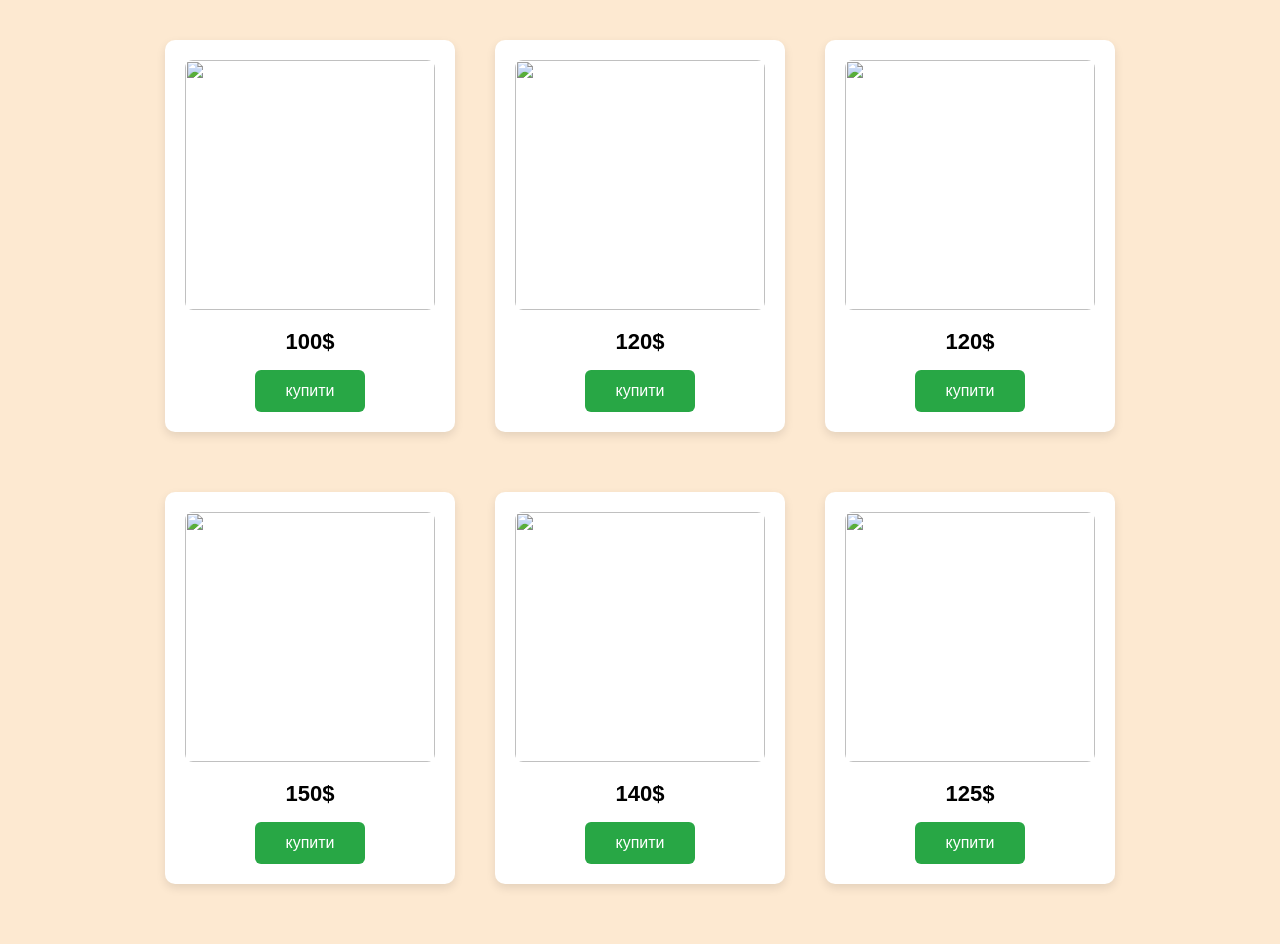
==== catalog.html @ ba2220cb "Add files via upload" ====
<!DOCTYPE html>
<html lang="en">
<head>
    <meta charset="UTF-8">
    <meta name="viewport" content="width=device-width, initial-scale=1.0">
<title>Catalog</title> <link rel="stylesheet" href="style.css">
</head>
<body class="shop-page">
    <header>

    </header>
    <main>
<div class="ff">
    <img src="images/зображення_viber_2026-11-14_17-54-09-108.jpg">
    <p>100$</p>
    <a href="" class="s">купити</a>
</div>
<div class="ff">
  <img src="images/зображення_viber_2026-11-14_17-54-08-723.jpg">  
  <p>120$</p>
  <a href="" class="s">купити</a>
</div>
<div class="ff"> 
    <img src="images/зображення_viber_2026-11-14_17-54-09-458.jpg">
    <p>120$</p>
    <a href="" class="s">купити</a>

</div>
<div class="ff">
    <img src="images/зображення_viber_2026-11-14_17-54-07-508.jpg">
    <p>150$</p>
    <a href="" class="s">купити</a>
</div>
<div class="ff"class="ff">
    <img src="images/зображення_viber_2026-11-14_17-54-07-903.webp">
    <p>140$</p>
    <a href="" class="s">купити</a>
</div> 
<div class="ff">
    <img src="images/зображення_viber_2026-11-14_17-54-09-788.jpg">
    <p>125$</p>
    <a href="" class="s">купити</a>
</div>
    </main>
    <footer>

    </footer>
</body>
</html>
---- style.css ----
/* =========================
   СПІЛЬНІ НАЛАШТУВАННЯ
========================= */

* {
    box-sizing: border-box;
}

body {
    margin: 0;
    background-color: rgb(253, 233, 209);
    font-family: Arial, sans-serif;
}

/* =========================
   ПЕРША СТОРІНКА - ОЦІНКА
========================= */

.rating-page {
    min-height: 100vh;
    position: relative;
}

.rating-page.b::before {
    content: "";
    position: absolute;
    inset: 0;
    background-image: url("images/зображення_viber_2026-11-14_17-54-07-123.jpg");
    background-size: cover;
    background-repeat: no-repeat;
    background-position: center;
    opacity: 0.5;
    z-index: -1;
}

.rating-page .a {
    display: flex;
    flex-direction: row;
    gap: 20px;
    align-items: center;
    justify-content: center;
}

.rating-page header {
    text-align: center;
    padding: 30px;
}

.rating-page .stars {
    display: flex;
    justify-content: center;
    gap: 15px;
}

.rating-page .stars span {
    font-size: 50px;
    color: gray;
    cursor: pointer;
}

.rating-page .stars span:hover {
    color: yellow;
}

.rating-page .stars span.active {
    color: yellow;
}

.rating-page button {
    padding: 20px 50px;
    background: greenyellow;
    font-size: 25px;
    border: 5px solid black;
    border-radius: 20px;
    cursor: pointer;

    display: block;
    margin: 50px auto;
}

.rating-page button:hover {
    background: yellow;
}

/* =========================
   ДРУГА СТОРІНКА - ТОВАРИ
========================= */

.shop-page main {
    display: flex;
    justify-content: center;
    align-items: center;
    flex-wrap: wrap;
    gap: 40px;
    padding: 40px 20px;
}

.shop-page main div {
    background-color: white;
    padding: 20px;
    border-radius: 10px;
    text-align: center;
    box-shadow: 0 4px 10px rgba(0, 0, 0, 0.1);
    width: 290px;
    min-height: 380px;
    margin-bottom: 20px;
}

.shop-page img {
    width: 250px;
    height: 250px;
    object-fit: cover;
    border-radius: 8px;
}

.shop-page p {
    font-size: 22px;
    margin: 15px 0;
    font-weight: bold;
}

.shop-page .s {
    background-color: #28a745;
    color: white;
    border: none;
    padding: 12px 30px;
    border-radius: 6px;
    font-size: 16px;
    cursor: pointer;
    display: inline-block;
    text-decoration: none;
}

.shop-page .s:hover {
    background-color: #218838;
}

/* =========================
   АДАПТАЦІЯ ДЛЯ ТЕЛЕФОНІВ
========================= */

@media (max-width: 600px) {
    .rating-page .stars span {
        font-size: 40px;
    }

    .shop-page main {
        flex-direction: column;
    }
}
.mak {
    display: inline-block;
    margin: 10px;
    padding: 10px 20px;
    background-color: #ffffff;
    color: rgb(0, 0, 0);
    text-decoration: none;
    border-radius: 5px;
   
}
.main-page {
    
   
    align-items: center;
    justify-content: center;
    text-align: center;
}
.main-page header {
   padding-top: 20px;
   
   width: 100%;
   z-index: -1;
   text-align: center;
}
.tysm{
    color: rgb(0, 0, 0);
    font-size: 36px;
}
form{
    display: flex;
    flex-direction: column;
    align-items: center;
    justify-content: center;
    
}
input {
    padding: 10px;
    margin-bottom: 10px;
    border: 1px solid #ccc;
    border-radius: 4px;
    width: 40%;
    padding-bottom: 20px;
}
form button {
   
    font-size: 25px;
    background-color: #28a745;
    color: white;
    border: none;
    border-radius: 4px;
    cursor: pointer;
    padding: 20px 50px;
}
@media screen and (min-width: 1025px) {

    .rating-page .stars span {
        font-size: 50px;
    }

    .shop-page main {
        flex-direction: row;
        gap: 40px;
    }

    .shop-page main div {
        width: 290px;
    }

    .shop-page img {
        width: 250px;
        height: 250px;
    }

    .tysm {
        font-size: 36px;
    }

    input {
        width: 40%;
    }

}
@media screen and (min-width: 601px) and (max-width: 1024px) {

    .rating-page .stars span {
        font-size: 42px;
    }

    .rating-page .a {
        flex-wrap: wrap;
        gap: 15px;
    }

    .rating-page button {
        font-size: 21px;
        padding: 15px 35px;
    }

    .shop-page main {
        flex-direction: row;
        flex-wrap: wrap;
        gap: 20px;
        padding: 25px 15px;
    }

    .shop-page main div {
        width: 260px;
        min-height: 350px;
    }

    .shop-page img {
        width: 220px;
        height: 220px;
    }

    .shop-page p {
        font-size: 19px;
    }

    .tysm {
        font-size: 30px;
    }

    input {
        width: 65%;
    }

    form button {
        font-size: 21px;
        padding: 16px 35px;
    }

}
@media screen and (max-width: 600px) {

    .rating-page .stars {
        gap: 8px;
    }

    .rating-page .stars span {
        font-size: 35px;
    }

    .rating-page .a {
        flex-direction: column;
        gap: 10px;
    }

    .rating-page header {
        padding: 15px;
    }

    .rating-page button {
        font-size: 18px;
        padding: 12px 25px;
        margin: 25px auto;
    }

    .shop-page main {
        flex-direction: column;
        align-items: center;
        gap: 15px;
        padding: 20px 10px;
    }

    .shop-page main div {
        width: 90%;
        max-width: 320px;
        min-height: 300px;
    }

    .shop-page img {
        width: 100%;
        max-width: 250px;
        height: 200px;
    }

    .shop-page p {
        font-size: 18px;
    }

    .shop-page .s {
        font-size: 15px;
        padding: 10px 20px;
    }

    .mak {
        margin: 5px;
        padding: 8px 12px;
    }

    .tysm {
        font-size: 25px;
    }

    form {
        width: 100%;
        padding: 10px;
    }

    input {
        width: 90%;
    }

    form button {
        font-size: 18px;
        padding: 14px 30px;
    }

}
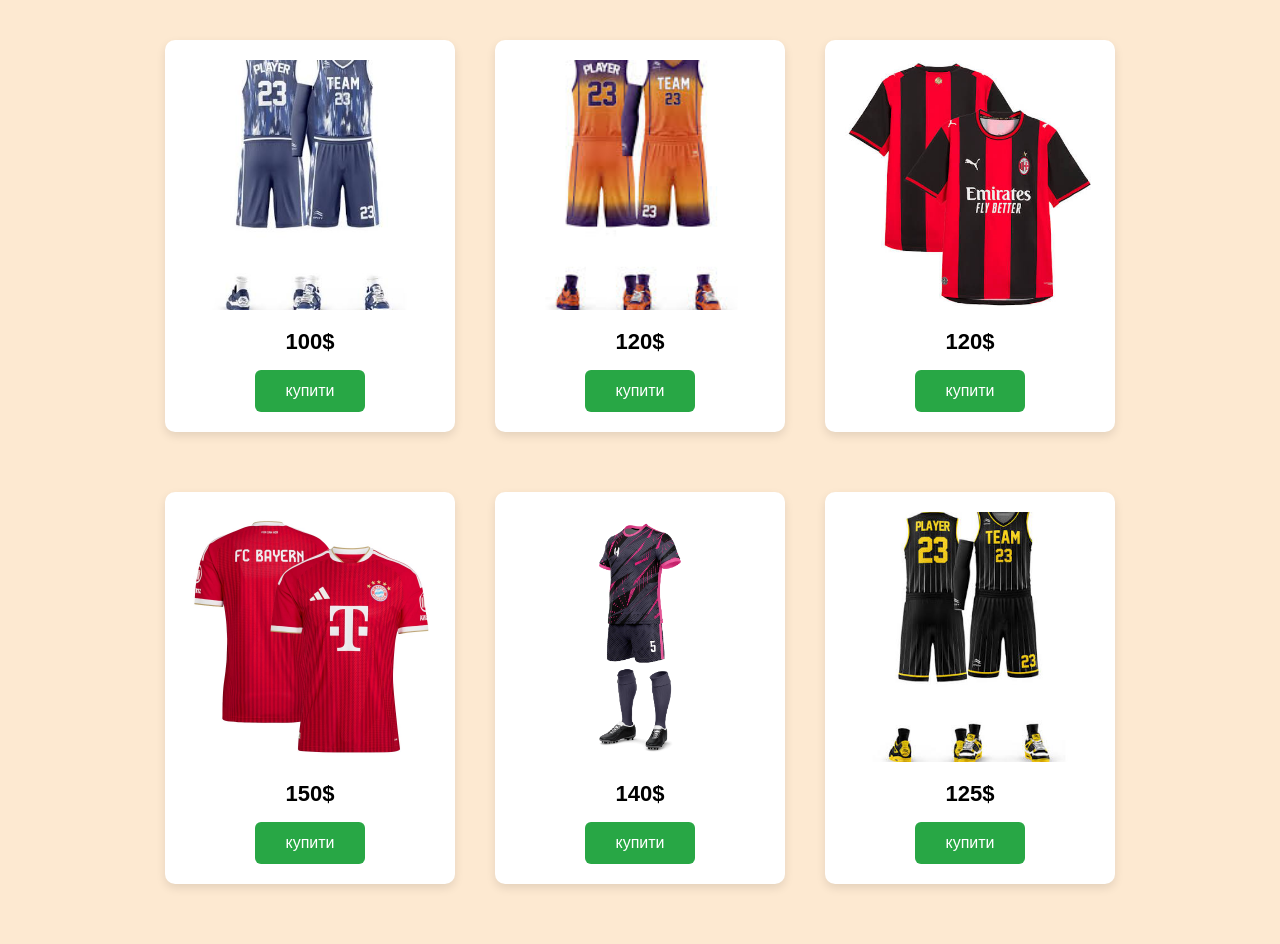
==== commit 8a23a261: "Fix catalog image paths" ====
--- a/catalog.html
+++ b/catalog.html
@@ -1,49 +1,49 @@
-<!DOCTYPE html>
-<html lang="en">
-<head>
-    <meta charset="UTF-8">
-    <meta name="viewport" content="width=device-width, initial-scale=1.0">
-<title>Catalog</title> <link rel="stylesheet" href="style.css">
-</head>
-<body class="shop-page">
-    <header>
-
-    </header>
-    <main>
-<div class="ff">
-    <img src="images/зображення_viber_2026-11-14_17-54-09-108.jpg">
-    <p>100$</p>
-    <a href="" class="s">купити</a>
-</div>
-<div class="ff">
-  <img src="images/зображення_viber_2026-11-14_17-54-08-723.jpg">  
-  <p>120$</p>
-  <a href="" class="s">купити</a>
-</div>
-<div class="ff"> 
-    <img src="images/зображення_viber_2026-11-14_17-54-09-458.jpg">
-    <p>120$</p>
-    <a href="" class="s">купити</a>
-
-</div>
-<div class="ff">
-    <img src="images/зображення_viber_2026-11-14_17-54-07-508.jpg">
-    <p>150$</p>
-    <a href="" class="s">купити</a>
-</div>
-<div class="ff"class="ff">
-    <img src="images/зображення_viber_2026-11-14_17-54-07-903.webp">
-    <p>140$</p>
-    <a href="" class="s">купити</a>
-</div> 
-<div class="ff">
-    <img src="images/зображення_viber_2026-11-14_17-54-09-788.jpg">
-    <p>125$</p>
-    <a href="" class="s">купити</a>
-</div>
-    </main>
-    <footer>
-
-    </footer>
-</body>
-</html>+<!DOCTYPE html>
+<html lang="uk">
+<head>
+    <meta charset="UTF-8">
+    <meta name="viewport" content="width=device-width, initial-scale=1.0">
+    <title>Catalog</title>
+    <link rel="stylesheet" href="style.css">
+</head>
+<body class="shop-page">
+    <header>
+
+    </header>
+    <main>
+        <div class="ff">
+            <img src="./зображення_viber_2026-11-14_17-54-09-108.jpg" alt="Товар">
+            <p>100$</p>
+            <a href="" class="s">купити</a>
+        </div>
+        <div class="ff">
+            <img src="./зображення_viber_2026-11-14_17-54-08-723.jpg" alt="Товар">
+            <p>120$</p>
+            <a href="" class="s">купити</a>
+        </div>
+        <div class="ff">
+            <img src="./зображення_viber_2026-11-14_17-54-09-458.jpg" alt="Товар">
+            <p>120$</p>
+            <a href="" class="s">купити</a>
+        </div>
+        <div class="ff">
+            <img src="./зображення_viber_2026-11-14_17-54-07-508.jpg" alt="Товар">
+            <p>150$</p>
+            <a href="" class="s">купити</a>
+        </div>
+        <div class="ff">
+            <img src="./зображення_viber_2026-11-14_17-54-07-903.webp" alt="Товар">
+            <p>140$</p>
+            <a href="" class="s">купити</a>
+        </div>
+        <div class="ff">
+            <img src="./зображення_viber_2026-11-14_17-54-09-788.jpg" alt="Товар">
+            <p>125$</p>
+            <a href="" class="s">купити</a>
+        </div>
+    </main>
+    <footer>
+
+    </footer>
+</body>
+</html>
